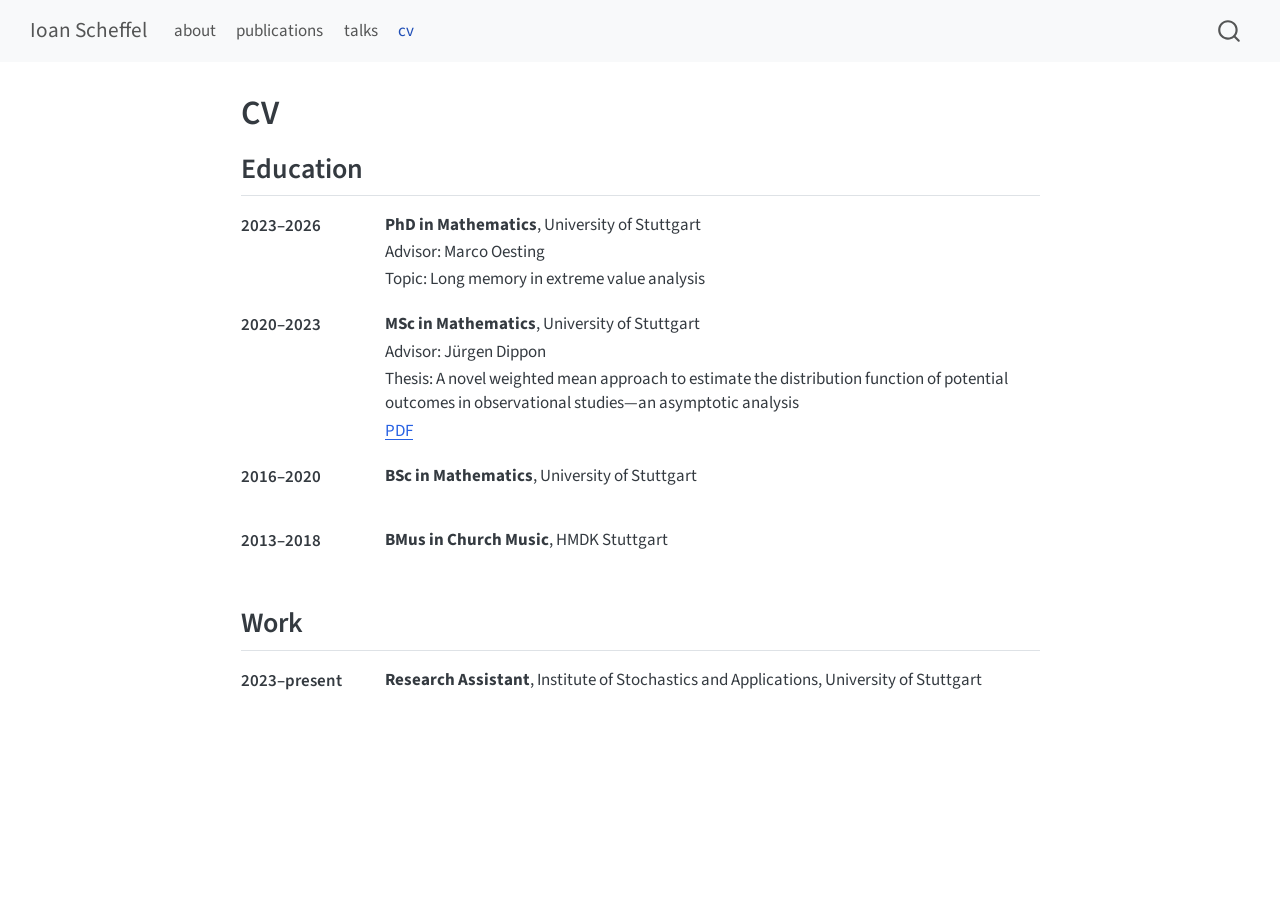
==== docs/cv.html @ da25e732 "Fix stylesheet loading" ====
<!DOCTYPE html>
<html xmlns="http://www.w3.org/1999/xhtml" lang="en" xml:lang="en"><head>

<meta charset="utf-8">
<meta name="generator" content="quarto-1.9.36">

<meta name="viewport" content="width=device-width, initial-scale=1.0, user-scalable=yes">


<title>CV – Ioan Scheffel</title>
<style>
/* Default styles provided by pandoc.
** See https://pandoc.org/MANUAL.html#variables-for-html for config info.
*/
code{white-space: pre-wrap;}
span.smallcaps{font-variant: small-caps;}
div.columns{display: flex; gap: min(4vw, 1.5em);}
div.column{flex: auto; overflow-x: auto;}
div.hanging-indent{margin-left: 1.5em; text-indent: -1.5em;}
ul.task-list{list-style: none;}
ul.task-list li input[type="checkbox"] {
  width: 0.8em;
  margin: 0 0.8em 0.2em -1em; /* quarto-specific, see https://github.com/quarto-dev/quarto-cli/issues/4556 */ 
  vertical-align: middle;
}
</style>


<script src="site_libs/quarto-nav/quarto-nav.js"></script>
<script src="site_libs/quarto-nav/headroom.min.js"></script>
<script src="site_libs/clipboard/clipboard.min.js"></script>
<script src="site_libs/quarto-search/autocomplete.umd.js"></script>
<script src="site_libs/quarto-search/fuse.min.js"></script>
<script src="site_libs/quarto-search/quarto-search.js"></script>
<meta name="quarto:offset" content="./">
<script src="site_libs/quarto-html/quarto.js" type="module"></script>
<script src="site_libs/quarto-html/tabsets/tabsets.js" type="module"></script>
<script src="site_libs/quarto-html/popper.min.js"></script>
<script src="site_libs/quarto-html/tippy.umd.min.js"></script>
<script src="site_libs/quarto-html/anchor.min.js"></script>
<link href="site_libs/quarto-html/tippy.css" rel="stylesheet">
<link href="site_libs/quarto-html/quarto-syntax-highlighting-845c23b38eaddc0f92fda52bfe77a8c8.css" rel="stylesheet" id="quarto-text-highlighting-styles">
<script src="site_libs/bootstrap/bootstrap.min.js"></script>
<link href="site_libs/bootstrap/bootstrap-icons.css" rel="stylesheet">
<link href="site_libs/bootstrap/bootstrap-ce0de0ee2ddf27b103fdc197f90ec8ff.min.css" rel="stylesheet" append-hash="true" id="quarto-bootstrap" data-mode="light">
<script id="quarto-search-options" type="application/json">{
  "location": "navbar",
  "copy-button": false,
  "collapse-after": 3,
  "panel-placement": "end",
  "type": "overlay",
  "limit": 50,
  "keyboard-shortcut": [
    "f",
    "/",
    "s"
  ],
  "show-item-context": false,
  "language": {
    "search-no-results-text": "No results",
    "search-matching-documents-text": "matching documents",
    "search-copy-link-title": "Copy link to search",
    "search-hide-matches-text": "Hide additional matches",
    "search-more-match-text": "more match in this document",
    "search-more-matches-text": "more matches in this document",
    "search-clear-button-title": "Clear",
    "search-text-placeholder": "",
    "search-detached-cancel-button-title": "Cancel",
    "search-submit-button-title": "Submit",
    "search-label": "Search"
  }
}</script>


<link rel="stylesheet" href="styles.css">
</head>

<body class="nav-fixed fullcontent quarto-light">

<div id="quarto-search-results"></div>
  <header id="quarto-header" class="headroom fixed-top">
    <nav class="navbar navbar-expand-lg " data-bs-theme="dark">
      <div class="navbar-container container-fluid">
      <div class="navbar-brand-container mx-auto">
    <a class="navbar-brand" href="./index.html">
    <span class="navbar-title">Ioan Scheffel</span>
    </a>
  </div>
            <div id="quarto-search" class="" title="Search"></div>
          <button class="navbar-toggler" type="button" data-bs-toggle="collapse" data-bs-target="#navbarCollapse" aria-controls="navbarCollapse" role="menu" aria-expanded="false" aria-label="Toggle navigation" onclick="if (window.quartoToggleHeadroom) { window.quartoToggleHeadroom(); }">
  <span class="navbar-toggler-icon"></span>
</button>
          <div class="collapse navbar-collapse" id="navbarCollapse">
            <ul class="navbar-nav navbar-nav-scroll me-auto">
  <li class="nav-item">
    <a class="nav-link" href="./index.html"> 
<span class="menu-text">about</span></a>
  </li>  
  <li class="nav-item">
    <a class="nav-link" href="./publications.html"> 
<span class="menu-text">publications</span></a>
  </li>  
  <li class="nav-item">
    <a class="nav-link" href="./talks.html"> 
<span class="menu-text">talks</span></a>
  </li>  
  <li class="nav-item">
    <a class="nav-link active" href="./cv.html" aria-current="page"> 
<span class="menu-text">cv</span></a>
  </li>  
</ul>
          </div> <!-- /navcollapse -->
            <div class="quarto-navbar-tools">
</div>
      </div> <!-- /container-fluid -->
    </nav>
</header>
<!-- content -->
<div id="quarto-content" class="quarto-container page-columns page-rows-contents page-layout-article page-navbar">
<!-- sidebar -->
<!-- margin-sidebar -->
    
<!-- main -->
<main class="content" id="quarto-document-content">

<header id="title-block-header" class="quarto-title-block default">
<div class="quarto-title">
<h1 class="title">CV</h1>
</div>



<div class="quarto-title-meta">

    
  
    
  </div>
  


</header>


<section id="education" class="level2">
<h2 class="anchored" data-anchor-id="education">Education</h2>
<div class="cv-entry">
<div class="cv-date">
<p>2023–2026</p>
</div>
<div class="cv-main">
<p><strong>PhD in Mathematics</strong>, University of Stuttgart</p>
<p>Advisor: Marco Oesting</p>
<p>Topic: Long memory in extreme value analysis</p>
</div>
</div>
<div class="cv-entry">
<div class="cv-date">
<p>2020–2023</p>
</div>
<div class="cv-main">
<p><strong>MSc in Mathematics</strong>, University of Stuttgart</p>
<p>Advisor: Jürgen Dippon</p>
<p>Thesis: A novel weighted mean approach to estimate the distribution function of potential outcomes in observational studies—an asymptotic analysis</p>
<p><a href="theses/scheffel_msc_2023.pdf" class="cv-btn" target="_blank" rel="noopener noreferrer">PDF</a></p>
</div>
</div>
<div class="cv-entry">
<div class="cv-date">
<p>2016–2020</p>
</div>
<div class="cv-main">
<p><strong>BSc in Mathematics</strong>, University of Stuttgart</p>
</div>
</div>
<div class="cv-entry">
<div class="cv-date">
<p>2013–2018</p>
</div>
<div class="cv-main">
<p><strong>BMus in Church Music</strong>, HMDK Stuttgart</p>
</div>
</div>
</section>
<section id="work" class="level2">
<h2 class="anchored" data-anchor-id="work">Work</h2>
<div class="cv-entry">
<div class="cv-date">
<p>2023–present</p>
</div>
<div class="cv-main">
<p><strong>Research Assistant</strong>, Institute of Stochastics and Applications, University of Stuttgart</p>
</div>
</div>


</section>

</main> <!-- /main -->
<script id="quarto-html-after-body" type="application/javascript">
  window.document.addEventListener("DOMContentLoaded", function (event) {
    const icon = "";
    const anchorJS = new window.AnchorJS();
    anchorJS.options = {
      placement: 'right',
      icon: icon
    };
    anchorJS.add('.anchored');
    const isCodeAnnotation = (el) => {
      for (const clz of el.classList) {
        if (clz.startsWith('code-annotation-')) {                     
          return true;
        }
      }
      return false;
    }
    const onCopySuccess = function(e) {
      // button target
      const button = e.trigger;
      // don't keep focus
      button.blur();
      // flash "checked"
      button.classList.add('code-copy-button-checked');
      var currentTitle = button.getAttribute("title");
      button.setAttribute("title", "Copied!");
      let tooltip;
      if (window.bootstrap) {
        button.setAttribute("data-bs-toggle", "tooltip");
        button.setAttribute("data-bs-placement", "left");
        button.setAttribute("data-bs-title", "Copied!");
        tooltip = new bootstrap.Tooltip(button, 
          { trigger: "manual", 
            customClass: "code-copy-button-tooltip",
            offset: [0, -8]});
        tooltip.show();    
      }
      setTimeout(function() {
        if (tooltip) {
          tooltip.hide();
          button.removeAttribute("data-bs-title");
          button.removeAttribute("data-bs-toggle");
          button.removeAttribute("data-bs-placement");
        }
        button.setAttribute("title", currentTitle);
        button.classList.remove('code-copy-button-checked');
      }, 1000);
      // clear code selection
      e.clearSelection();
    }
    const getTextToCopy = function(trigger) {
      const outerScaffold = trigger.parentElement.cloneNode(true);
      const codeEl = outerScaffold.querySelector('code');
      for (const childEl of codeEl.children) {
        if (isCodeAnnotation(childEl)) {
          childEl.remove();
        }
      }
      return codeEl.innerText;
    }
    const clipboard = new window.ClipboardJS('.code-copy-button:not([data-in-quarto-modal])', {
      text: getTextToCopy
    });
    clipboard.on('success', onCopySuccess);
    if (window.document.getElementById('quarto-embedded-source-code-modal')) {
      const clipboardModal = new window.ClipboardJS('.code-copy-button[data-in-quarto-modal]', {
        text: getTextToCopy,
        container: window.document.getElementById('quarto-embedded-source-code-modal')
      });
      clipboardModal.on('success', onCopySuccess);
    }
      var localhostRegex = new RegExp(/^(?:http|https):\/\/localhost\:?[0-9]*\//);
      var mailtoRegex = new RegExp(/^mailto:/);
        var filterRegex = new RegExp('/' + window.location.host + '/');
      var isInternal = (href) => {
          return filterRegex.test(href) || localhostRegex.test(href) || mailtoRegex.test(href);
      }
      // Inspect non-navigation links and adorn them if external
     var links = window.document.querySelectorAll('a[href]:not(.nav-link):not(.navbar-brand):not(.toc-action):not(.sidebar-link):not(.sidebar-item-toggle):not(.pagination-link):not(.no-external):not([aria-hidden]):not(.dropdown-item):not(.quarto-navigation-tool):not(.about-link)');
      for (var i=0; i<links.length; i++) {
        const link = links[i];
        if (!isInternal(link.href)) {
          // undo the damage that might have been done by quarto-nav.js in the case of
          // links that we want to consider external
          if (link.dataset.originalHref !== undefined) {
            link.href = link.dataset.originalHref;
          }
        }
      }
    function tippyHover(el, contentFn, onTriggerFn, onUntriggerFn) {
      const config = {
        allowHTML: true,
        maxWidth: 500,
        delay: 100,
        arrow: false,
        appendTo: function(el) {
            return el.parentElement;
        },
        interactive: true,
        interactiveBorder: 10,
        theme: 'quarto',
        placement: 'bottom-start',
      };
      if (contentFn) {
        config.content = contentFn;
      }
      if (onTriggerFn) {
        config.onTrigger = onTriggerFn;
      }
      if (onUntriggerFn) {
        config.onUntrigger = onUntriggerFn;
      }
      window.tippy(el, config); 
    }
    const noterefs = window.document.querySelectorAll('a[role="doc-noteref"]');
    for (var i=0; i<noterefs.length; i++) {
      const ref = noterefs[i];
      tippyHover(ref, function() {
        // use id or data attribute instead here
        let href = ref.getAttribute('data-footnote-href') || ref.getAttribute('href');
        try { href = new URL(href).hash; } catch {}
        const id = href.replace(/^#\/?/, "");
        const note = window.document.getElementById(id);
        if (note) {
          return note.innerHTML;
        } else {
          return "";
        }
      });
    }
    const xrefs = window.document.querySelectorAll('a.quarto-xref');
    const processXRef = (id, note) => {
      // Strip column container classes
      const stripColumnClz = (el) => {
        el.classList.remove("page-full", "page-columns");
        if (el.children) {
          for (const child of el.children) {
            stripColumnClz(child);
          }
        }
      }
      stripColumnClz(note)
      if (id === null || id.startsWith('sec-')) {
        // Special case sections, only their first couple elements
        const container = document.createElement("div");
        if (note.children && note.children.length > 2) {
          container.appendChild(note.children[0].cloneNode(true));
          for (let i = 1; i < note.children.length; i++) {
            const child = note.children[i];
            if (child.tagName === "P" && child.innerText === "") {
              continue;
            } else {
              container.appendChild(child.cloneNode(true));
              break;
            }
          }
          if (window.Quarto?.typesetMath) {
            window.Quarto.typesetMath(container);
          }
          return container.innerHTML
        } else {
          if (window.Quarto?.typesetMath) {
            window.Quarto.typesetMath(note);
          }
          return note.innerHTML;
        }
      } else {
        // Remove any anchor links if they are present
        const anchorLink = note.querySelector('a.anchorjs-link');
        if (anchorLink) {
          anchorLink.remove();
        }
        if (window.Quarto?.typesetMath) {
          window.Quarto.typesetMath(note);
        }
        if (note.classList.contains("callout")) {
          return note.outerHTML;
        } else {
          return note.innerHTML;
        }
      }
    }
    for (var i=0; i<xrefs.length; i++) {
      const xref = xrefs[i];
      tippyHover(xref, undefined, function(instance) {
        instance.disable();
        let url = xref.getAttribute('href');
        let hash = undefined; 
        if (url.startsWith('#')) {
          hash = url;
        } else {
          try { hash = new URL(url).hash; } catch {}
        }
        if (hash) {
          const id = hash.replace(/^#\/?/, "");
          const note = window.document.getElementById(id);
          if (note !== null) {
            try {
              const html = processXRef(id, note.cloneNode(true));
              instance.setContent(html);
            } finally {
              instance.enable();
              instance.show();
            }
          } else {
            // See if we can fetch this
            fetch(url.split('#')[0])
            .then(res => res.text())
            .then(html => {
              const parser = new DOMParser();
              const htmlDoc = parser.parseFromString(html, "text/html");
              const note = htmlDoc.getElementById(id);
              if (note !== null) {
                const html = processXRef(id, note);
                instance.setContent(html);
              } 
            }).finally(() => {
              instance.enable();
              instance.show();
            });
          }
        } else {
          // See if we can fetch a full url (with no hash to target)
          // This is a special case and we should probably do some content thinning / targeting
          fetch(url)
          .then(res => res.text())
          .then(html => {
            const parser = new DOMParser();
            const htmlDoc = parser.parseFromString(html, "text/html");
            const note = htmlDoc.querySelector('main.content');
            if (note !== null) {
              // This should only happen for chapter cross references
              // (since there is no id in the URL)
              // remove the first header
              if (note.children.length > 0 && note.children[0].tagName === "HEADER") {
                note.children[0].remove();
              }
              const html = processXRef(null, note);
              instance.setContent(html);
            } 
          }).finally(() => {
            instance.enable();
            instance.show();
          });
        }
      }, function(instance) {
      });
    }
        let selectedAnnoteEl;
        const selectorForAnnotation = ( cell, annotation) => {
          let cellAttr = 'data-code-cell="' + cell + '"';
          let lineAttr = 'data-code-annotation="' +  annotation + '"';
          const selector = 'span[' + cellAttr + '][' + lineAttr + ']';
          return selector;
        }
        const selectCodeLines = (annoteEl) => {
          const doc = window.document;
          const targetCell = annoteEl.getAttribute("data-target-cell");
          const targetAnnotation = annoteEl.getAttribute("data-target-annotation");
          const annoteSpan = window.document.querySelector(selectorForAnnotation(targetCell, targetAnnotation));
          const lines = annoteSpan.getAttribute("data-code-lines").split(",");
          const lineIds = lines.map((line) => {
            return targetCell + "-" + line;
          })
          let top = null;
          let height = null;
          let parent = null;
          if (lineIds.length > 0) {
              //compute the position of the single el (top and bottom and make a div)
              const el = window.document.getElementById(lineIds[0]);
              top = el.offsetTop;
              height = el.offsetHeight;
              parent = el.parentElement.parentElement;
            if (lineIds.length > 1) {
              const lastEl = window.document.getElementById(lineIds[lineIds.length - 1]);
              const bottom = lastEl.offsetTop + lastEl.offsetHeight;
              height = bottom - top;
            }
            if (top !== null && height !== null && parent !== null) {
              // cook up a div (if necessary) and position it 
              let div = window.document.getElementById("code-annotation-line-highlight");
              if (div === null) {
                div = window.document.createElement("div");
                div.setAttribute("id", "code-annotation-line-highlight");
                div.style.position = 'absolute';
                parent.appendChild(div);
              }
              div.style.top = top - 2 + "px";
              div.style.height = height + 4 + "px";
              div.style.left = 0;
              let gutterDiv = window.document.getElementById("code-annotation-line-highlight-gutter");
              if (gutterDiv === null) {
                gutterDiv = window.document.createElement("div");
                gutterDiv.setAttribute("id", "code-annotation-line-highlight-gutter");
                gutterDiv.style.position = 'absolute';
                const codeCell = window.document.getElementById(targetCell);
                const gutter = codeCell.querySelector('.code-annotation-gutter');
                gutter.appendChild(gutterDiv);
              }
              gutterDiv.style.top = top - 2 + "px";
              gutterDiv.style.height = height + 4 + "px";
            }
            selectedAnnoteEl = annoteEl;
          }
        };
        const unselectCodeLines = () => {
          const elementsIds = ["code-annotation-line-highlight", "code-annotation-line-highlight-gutter"];
          elementsIds.forEach((elId) => {
            const div = window.document.getElementById(elId);
            if (div) {
              div.remove();
            }
          });
          selectedAnnoteEl = undefined;
        };
          // Handle positioning of the toggle
      window.addEventListener(
        "resize",
        throttle(() => {
          elRect = undefined;
          if (selectedAnnoteEl) {
            selectCodeLines(selectedAnnoteEl);
          }
        }, 10)
      );
      function throttle(fn, ms) {
      let throttle = false;
      let timer;
        return (...args) => {
          if(!throttle) { // first call gets through
              fn.apply(this, args);
              throttle = true;
          } else { // all the others get throttled
              if(timer) clearTimeout(timer); // cancel #2
              timer = setTimeout(() => {
                fn.apply(this, args);
                timer = throttle = false;
              }, ms);
          }
        };
      }
        // Attach click handler to the DT
        const annoteDls = window.document.querySelectorAll('dt[data-target-cell]');
        for (const annoteDlNode of annoteDls) {
          annoteDlNode.addEventListener('click', (event) => {
            const clickedEl = event.target;
            if (clickedEl !== selectedAnnoteEl) {
              unselectCodeLines();
              const activeEl = window.document.querySelector('dt[data-target-cell].code-annotation-active');
              if (activeEl) {
                activeEl.classList.remove('code-annotation-active');
              }
              selectCodeLines(clickedEl);
              clickedEl.classList.add('code-annotation-active');
            } else {
              // Unselect the line
              unselectCodeLines();
              clickedEl.classList.remove('code-annotation-active');
            }
          });
        }
    const findCites = (el) => {
      const parentEl = el.parentElement;
      if (parentEl) {
        const cites = parentEl.dataset.cites;
        if (cites) {
          return {
            el,
            cites: cites.split(' ')
          };
        } else {
          return findCites(el.parentElement)
        }
      } else {
        return undefined;
      }
    };
    var bibliorefs = window.document.querySelectorAll('a[role="doc-biblioref"]');
    for (var i=0; i<bibliorefs.length; i++) {
      const ref = bibliorefs[i];
      const citeInfo = findCites(ref);
      if (citeInfo) {
        tippyHover(citeInfo.el, function() {
          var popup = window.document.createElement('div');
          citeInfo.cites.forEach(function(cite) {
            var citeDiv = window.document.createElement('div');
            citeDiv.classList.add('hanging-indent');
            citeDiv.classList.add('csl-entry');
            var biblioDiv = window.document.getElementById('ref-' + cite);
            if (biblioDiv) {
              citeDiv.innerHTML = biblioDiv.innerHTML;
            }
            popup.appendChild(citeDiv);
          });
          return popup.innerHTML;
        });
      }
    }
  });
  </script>
</div> <!-- /content -->




</body></html>
---- docs/site_libs/quarto-html/tippy.css ----
.tippy-box[data-animation=fade][data-state=hidden]{opacity:0}[data-tippy-root]{max-width:calc(100vw - 10px)}.tippy-box{position:relative;background-color:#333;color:#fff;border-radius:4px;font-size:14px;line-height:1.4;white-space:normal;outline:0;transition-property:transform,visibility,opacity}.tippy-box[data-placement^=top]>.tippy-arrow{bottom:0}.tippy-box[data-placement^=top]>.tippy-arrow:before{bottom:-7px;left:0;border-width:8px 8px 0;border-top-color:initial;transform-origin:center top}.tippy-box[data-placement^=bottom]>.tippy-arrow{top:0}.tippy-box[data-placement^=bottom]>.tippy-arrow:before{top:-7px;left:0;border-width:0 8px 8px;border-bottom-color:initial;transform-origin:center bottom}.tippy-box[data-placement^=left]>.tippy-arrow{right:0}.tippy-box[data-placement^=left]>.tippy-arrow:before{border-width:8px 0 8px 8px;border-left-color:initial;right:-7px;transform-origin:center left}.tippy-box[data-placement^=right]>.tippy-arrow{left:0}.tippy-box[data-placement^=right]>.tippy-arrow:before{left:-7px;border-width:8px 8px 8px 0;border-right-color:initial;transform-origin:center right}.tippy-box[data-inertia][data-state=visible]{transition-timing-function:cubic-bezier(.54,1.5,.38,1.11)}.tippy-arrow{width:16px;height:16px;color:#333}.tippy-arrow:before{content:"";position:absolute;border-color:transparent;border-style:solid}.tippy-content{position:relative;padding:5px 9px;z-index:1}
---- docs/styles.css ----
body {
  line-height: 1.6;
}

.cv-entry {
  display: grid;
  grid-template-columns: 7rem 1fr;
  column-gap: 1.5rem;
  margin-bottom: 1.2rem;
  align-items: start;
}

.cv-date {
  font-weight: 600;
  white-space: nowrap;
}

.cv-main {
  line-height: 1.45;
}

.cv-main p {
  margin: 0;
}

.cv-main p + p {
  margin-top: 0.15rem;
}

.talks-list {
  margin-top: 1.5rem;
}
.talk-item {
  display: grid;
  grid-template-columns: 8.5rem 1fr;
  column-gap: 1.8rem;
  align-items: start;
  margin-bottom: 2.1rem;
}

.talk-abbr {
  display: inline-block;
  background: #1098ad;
  color: #ffffff;
  font-weight: 700;
  font-size: 0.9rem;
  line-height: 1;
  padding: 0.2rem 0.7rem;
  border-radius: 0.22rem;
  white-space: nowrap;
  text-align: center;
}

.talk-abbr p,
.talk-title p,
.talk-date p,
.talk-links p {
  margin: 0;
}

.talk-title {
  font-size: 1.05rem;
  line-height: 1.45;
  margin: 0 0 0.2rem 0;
}

.talk-date {
  color: #8a8a8a;
  font-size: 0.98rem;
  margin: 0 0 0.7rem 0;
}

.talk-links {
  display: flex;
  gap: 0.6rem;
  flex-wrap: wrap;
}

.talk-btn {
  display: inline-block;
  padding: 0.42rem 1rem;
  border: 1px solid #8c8c8c;
  border-radius: 0.2rem;
  color: inherit;
  text-decoration: none;
  font-size: 0.78rem;
  line-height: 1;
  letter-spacing: 0.04em;
  text-transform: uppercase;
  background: transparent;
}
.pub-list {
  margin-top: 1.2rem;
}

.pub-item {
  display: grid;
  grid-template-columns: 8.5rem 1fr;
  column-gap: 1.8rem;
  align-items: start;
  margin-bottom: 2.2rem;
}

.pub-abbr {
  display: inline-block;
  background: #1098ad;
  color: #ffffff;
  font-weight: 700;
  font-size: 0.9rem;
  line-height: 1;
  padding: 0.2rem 0.9rem;
  border-radius: 0.22rem;
  white-space: nowrap;
  text-align: center;
}

.pub-body {
  min-width: 0;
}

.pub-title {
  font-size: 1.05rem;
  font-weight: 600;
  line-height: 1.45;
  margin: 0 0 0.15rem 0;
}

.pub-authors {
  font-size: 1rem;
  line-height: 1.45;
  margin: 0 0 0.1rem 0;
}

.pub-venue {
  font-size: 1rem;
  line-height: 1.45;
  margin: 0 0 0.7rem 0;
}

.pub-links {
  display: flex;
  gap: 0.6rem;
  flex-wrap: wrap;
}

.pub-btn {
  display: inline-block;
  padding: 0.42rem 1rem;
  border: 1px solid #8c8c8c;
  border-radius: 0.2rem;
  color: inherit;
  text-decoration: none;
  font-size: 0.78rem;
  line-height: 1;
  letter-spacing: 0.04em;
  text-transform: uppercase;
  background: transparent;
}

.pub-btn:hover {
  text-decoration: none;
  border-color: #555;
  color: inherit;
}

.pub-abbr p,
.pub-title p,
.pub-authors p,
.pub-venue p,
.pub-links p {
  margin: 0;
}

@media (max-width: 700px) {
  .pub-item {
    grid-template-columns: 1fr;
    row-gap: 0.6rem;
  }

  .pub-abbr {
    width: fit-content;
    min-width: 0;
  }
}


.v-center-container {
  align-items: center;
}

.profile-photo {
  display: block;
  width: 250px;
  max-width: 100%;
  border-radius: 50%;
  margin-left: auto;
  margin-right: auto;
}
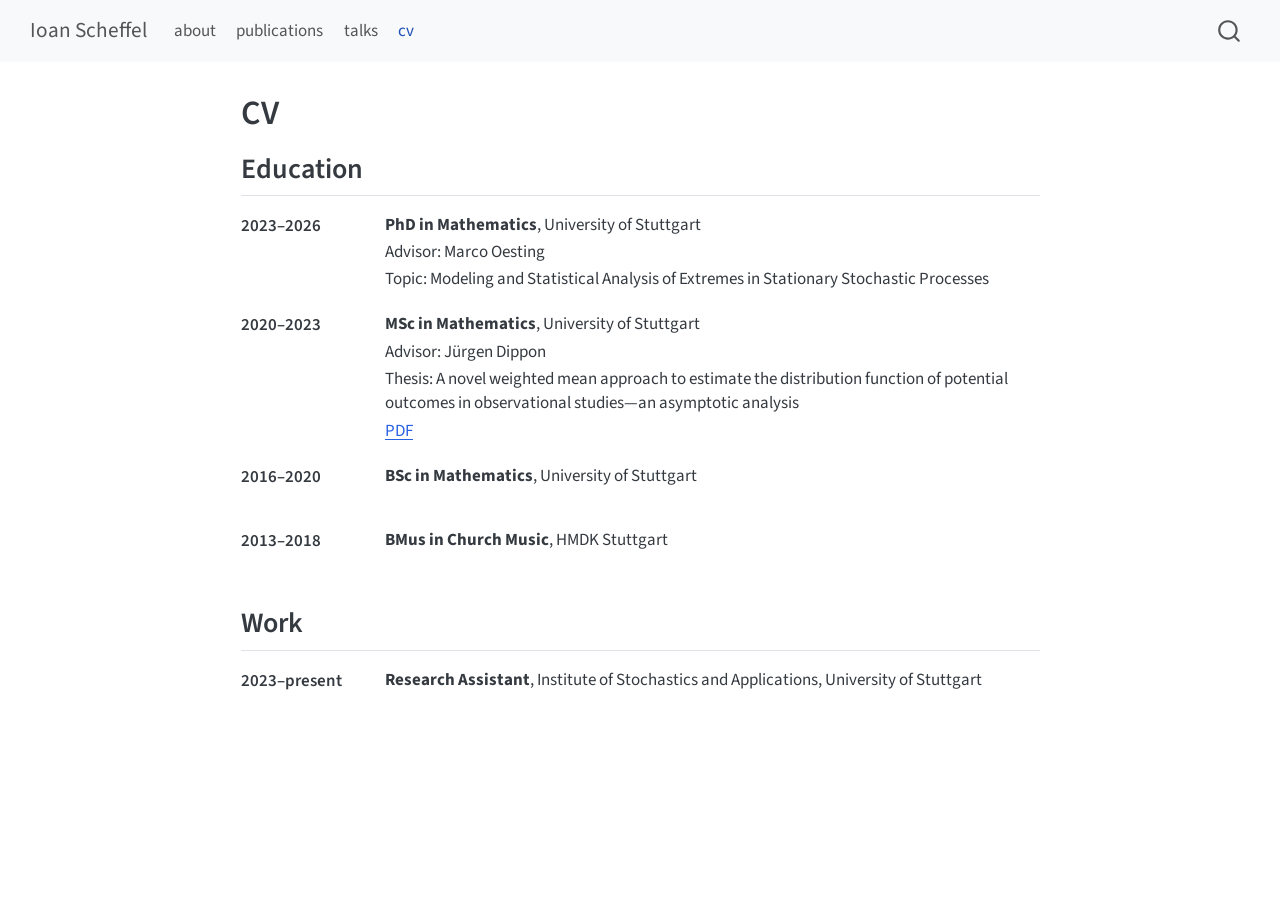
==== commit 298bffe6: "changed topic of dissertation" ====
--- a/docs/cv.html
+++ b/docs/cv.html
@@ -151,7 +151,7 @@
 <div class="cv-main">
 <p><strong>PhD in Mathematics</strong>, University of Stuttgart</p>
 <p>Advisor: Marco Oesting</p>
-<p>Topic: Long memory in extreme value analysis</p>
+<p>Topic: Modeling and Statistical Analysis of Extremes in Stationary Stochastic Processes</p>
 </div>
 </div>
 <div class="cv-entry">
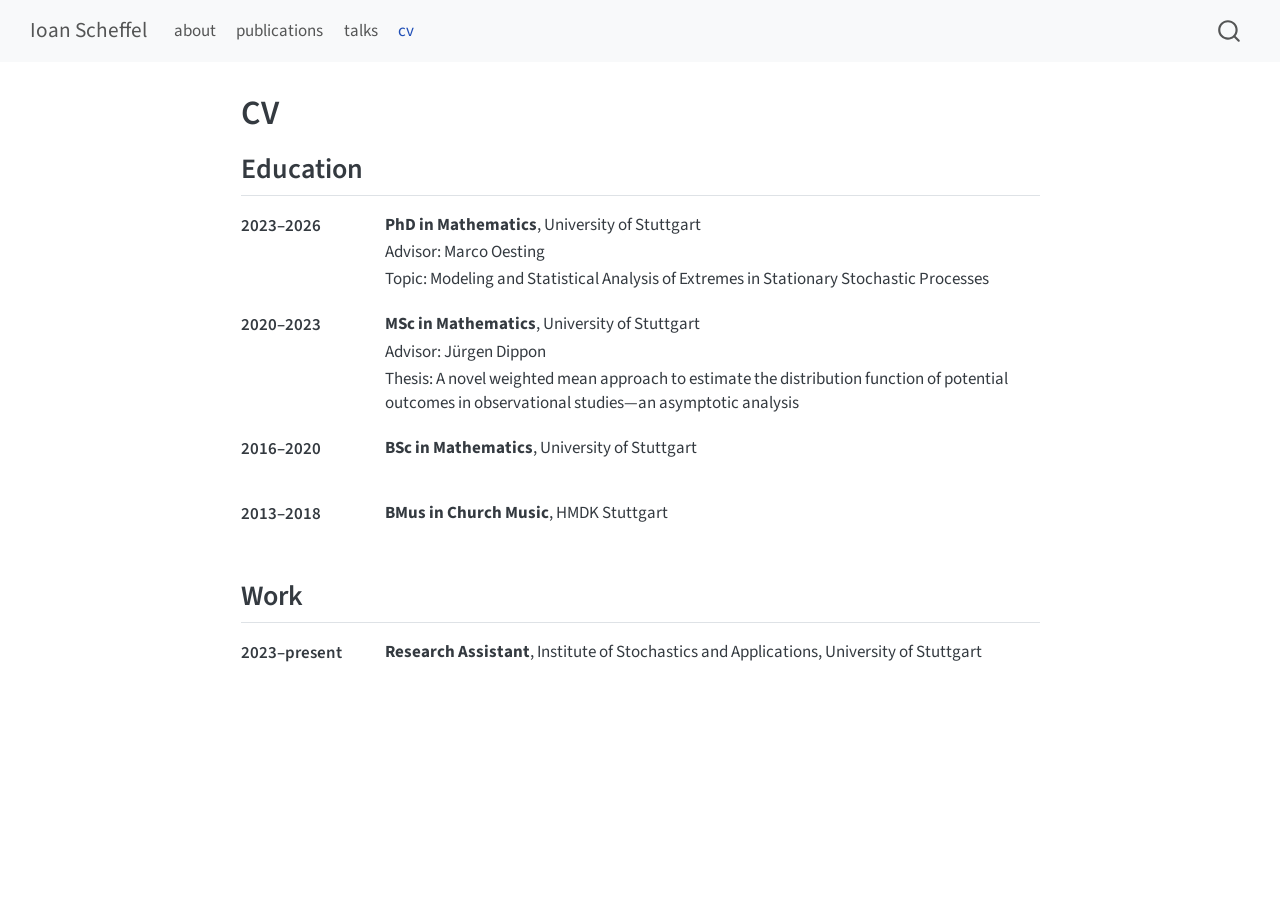
==== commit f547efbf: "Update website" ====
--- a/docs/cv.html
+++ b/docs/cv.html
@@ -2,7 +2,7 @@
 <html xmlns="http://www.w3.org/1999/xhtml" lang="en" xml:lang="en"><head>
 
 <meta charset="utf-8">
-<meta name="generator" content="quarto-1.9.36">
+<meta name="generator" content="quarto-1.9.38">
 
 <meta name="viewport" content="width=device-width, initial-scale=1.0, user-scalable=yes">
 
@@ -39,10 +39,10 @@
 <script src="site_libs/quarto-html/tippy.umd.min.js"></script>
 <script src="site_libs/quarto-html/anchor.min.js"></script>
 <link href="site_libs/quarto-html/tippy.css" rel="stylesheet">
-<link href="site_libs/quarto-html/quarto-syntax-highlighting-845c23b38eaddc0f92fda52bfe77a8c8.css" rel="stylesheet" id="quarto-text-highlighting-styles">
+<link href="site_libs/quarto-html/quarto-syntax-highlighting-15634bcf2e68342d4ad2dfa704d543f6.css" rel="stylesheet" id="quarto-text-highlighting-styles">
 <script src="site_libs/bootstrap/bootstrap.min.js"></script>
 <link href="site_libs/bootstrap/bootstrap-icons.css" rel="stylesheet">
-<link href="site_libs/bootstrap/bootstrap-ce0de0ee2ddf27b103fdc197f90ec8ff.min.css" rel="stylesheet" append-hash="true" id="quarto-bootstrap" data-mode="light">
+<link href="site_libs/bootstrap/bootstrap-cd51d5ca39d6edc4d3b170601dfaa828.min.css" rel="stylesheet" append-hash="true" id="quarto-bootstrap" data-mode="light">
 <script id="quarto-search-options" type="application/json">{
   "location": "navbar",
   "copy-button": false,
@@ -162,7 +162,6 @@
 <p><strong>MSc in Mathematics</strong>, University of Stuttgart</p>
 <p>Advisor: Jürgen Dippon</p>
 <p>Thesis: A novel weighted mean approach to estimate the distribution function of potential outcomes in observational studies—an asymptotic analysis</p>
-<p><a href="theses/scheffel_msc_2023.pdf" class="cv-btn" target="_blank" rel="noopener noreferrer">PDF</a></p>
 </div>
 </div>
 <div class="cv-entry">
--- a/docs/site_libs/quarto-html/quarto-syntax-highlighting-15634bcf2e68342d4ad2dfa704d543f6.css
+++ b/docs/site_libs/quarto-html/quarto-syntax-highlighting-15634bcf2e68342d4ad2dfa704d543f6.css
@@ -0,0 +1,236 @@
+/* quarto syntax highlight colors */
+:root {
+  --quarto-hl-ot-color: #003B4F;
+  --quarto-hl-at-color: #657422;
+  --quarto-hl-ss-color: #20794D;
+  --quarto-hl-an-color: #5E5E5E;
+  --quarto-hl-fu-color: #4758AB;
+  --quarto-hl-st-color: #20794D;
+  --quarto-hl-cf-color: #003B4F;
+  --quarto-hl-op-color: #5E5E5E;
+  --quarto-hl-er-color: #AD0000;
+  --quarto-hl-bn-color: #AD0000;
+  --quarto-hl-al-color: #AD0000;
+  --quarto-hl-va-color: #111111;
+  --quarto-hl-bu-color: inherit;
+  --quarto-hl-ex-color: inherit;
+  --quarto-hl-pp-color: #AD0000;
+  --quarto-hl-in-color: #5E5E5E;
+  --quarto-hl-vs-color: #20794D;
+  --quarto-hl-wa-color: #5E5E5E;
+  --quarto-hl-do-color: #5E5E5E;
+  --quarto-hl-im-color: #00769E;
+  --quarto-hl-ch-color: #20794D;
+  --quarto-hl-dt-color: #AD0000;
+  --quarto-hl-fl-color: #AD0000;
+  --quarto-hl-co-color: #5E5E5E;
+  --quarto-hl-cv-color: #5E5E5E;
+  --quarto-hl-cn-color: #8f5902;
+  --quarto-hl-sc-color: #5E5E5E;
+  --quarto-hl-dv-color: #AD0000;
+  --quarto-hl-kw-color: #003B4F;
+}
+
+/* other quarto variables */
+:root {
+  --quarto-font-monospace: SFMono-Regular, Menlo, Monaco, Consolas, "Liberation Mono", "Courier New", monospace;
+}
+
+/* syntax highlight based on Pandoc's rules */
+pre > code.sourceCode > span {
+  color: #003B4F;
+}
+
+code.sourceCode > span {
+  color: #003B4F;
+}
+
+div.sourceCode,
+div.sourceCode pre.sourceCode {
+  color: #003B4F;
+}
+
+/* Normal */
+code span {
+  color: #003B4F;
+}
+
+/* Alert */
+code span.al {
+  color: #AD0000;
+  font-style: inherit;
+}
+
+/* Annotation */
+code span.an {
+  color: #5E5E5E;
+  font-style: inherit;
+}
+
+/* Attribute */
+code span.at {
+  color: #657422;
+  font-style: inherit;
+}
+
+/* BaseN */
+code span.bn {
+  color: #AD0000;
+  font-style: inherit;
+}
+
+/* BuiltIn */
+code span.bu {
+  font-style: inherit;
+}
+
+/* ControlFlow */
+code span.cf {
+  color: #003B4F;
+  font-weight: bold;
+  font-style: inherit;
+}
+
+/* Char */
+code span.ch {
+  color: #20794D;
+  font-style: inherit;
+}
+
+/* Constant */
+code span.cn {
+  color: #8f5902;
+  font-style: inherit;
+}
+
+/* Comment */
+code span.co {
+  color: #5E5E5E;
+  font-style: inherit;
+}
+
+/* CommentVar */
+code span.cv {
+  color: #5E5E5E;
+  font-style: italic;
+}
+
+/* Documentation */
+code span.do {
+  color: #5E5E5E;
+  font-style: italic;
+}
+
+/* DataType */
+code span.dt {
+  color: #AD0000;
+  font-style: inherit;
+}
+
+/* DecVal */
+code span.dv {
+  color: #AD0000;
+  font-style: inherit;
+}
+
+/* Error */
+code span.er {
+  color: #AD0000;
+  font-style: inherit;
+}
+
+/* Extension */
+code span.ex {
+  font-style: inherit;
+}
+
+/* Float */
+code span.fl {
+  color: #AD0000;
+  font-style: inherit;
+}
+
+/* Function */
+code span.fu {
+  color: #4758AB;
+  font-style: inherit;
+}
+
+/* Import */
+code span.im {
+  color: #00769E;
+  font-style: inherit;
+}
+
+/* Information */
+code span.in {
+  color: #5E5E5E;
+  font-style: inherit;
+}
+
+/* Keyword */
+code span.kw {
+  color: #003B4F;
+  font-weight: bold;
+  font-style: inherit;
+}
+
+/* Operator */
+code span.op {
+  color: #5E5E5E;
+  font-style: inherit;
+}
+
+/* Other */
+code span.ot {
+  color: #003B4F;
+  font-style: inherit;
+}
+
+/* Preprocessor */
+code span.pp {
+  color: #AD0000;
+  font-style: inherit;
+}
+
+/* SpecialChar */
+code span.sc {
+  color: #5E5E5E;
+  font-style: inherit;
+}
+
+/* SpecialString */
+code span.ss {
+  color: #20794D;
+  font-style: inherit;
+}
+
+/* String */
+code span.st {
+  color: #20794D;
+  font-style: inherit;
+}
+
+/* Variable */
+code span.va {
+  color: #111111;
+  font-style: inherit;
+}
+
+/* VerbatimString */
+code span.vs {
+  color: #20794D;
+  font-style: inherit;
+}
+
+/* Warning */
+code span.wa {
+  color: #5E5E5E;
+  font-style: italic;
+}
+
+.prevent-inlining {
+  content: "</";
+}
+
+/*# sourceMappingURL=f23921c56f73e400b49028c9186a1aa0.css.map */
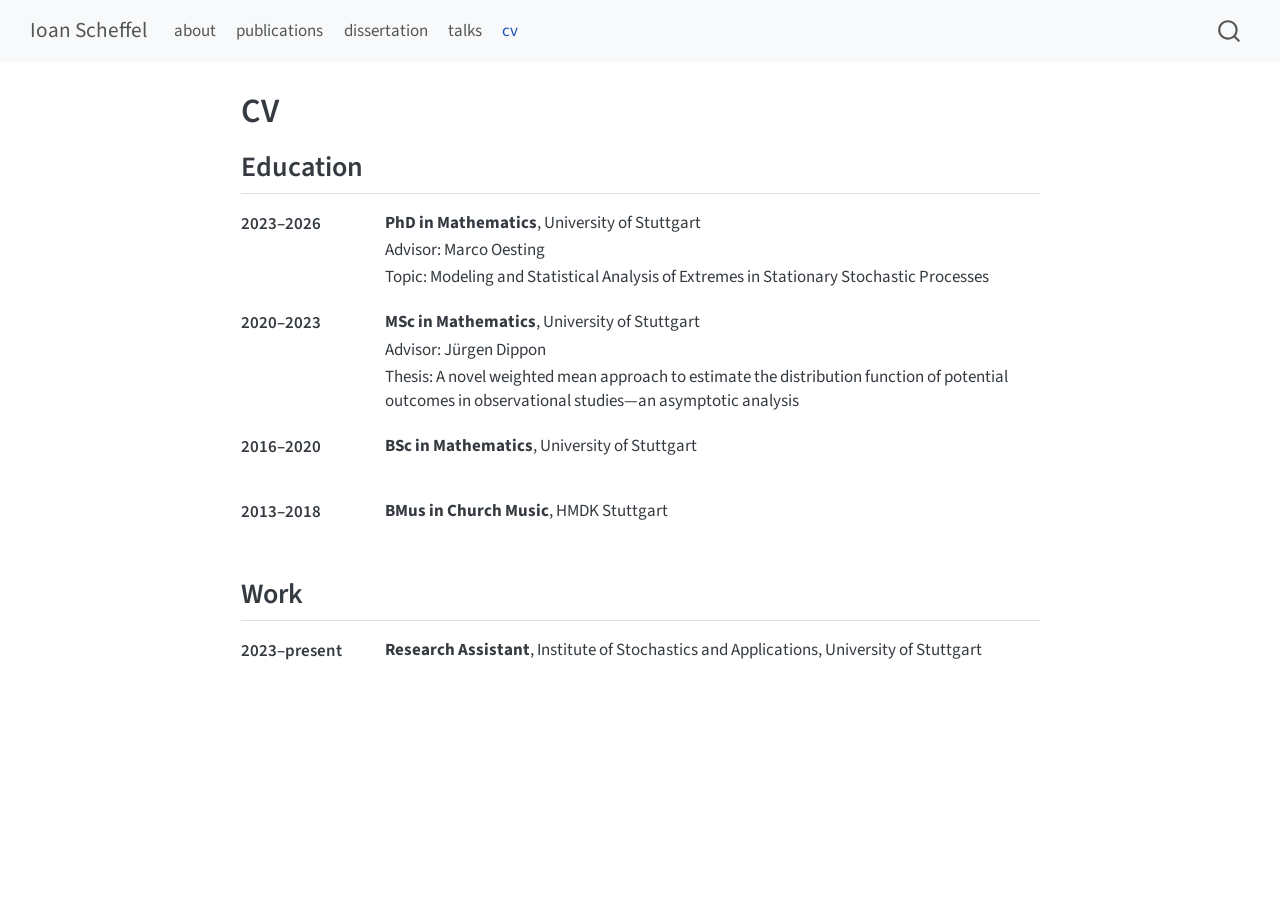
==== commit 5f79cf21: "Add doctoral dissertation" ====
--- a/docs/cv.html
+++ b/docs/cv.html
@@ -2,7 +2,7 @@
 <html xmlns="http://www.w3.org/1999/xhtml" lang="en" xml:lang="en"><head>
 
 <meta charset="utf-8">
-<meta name="generator" content="quarto-1.9.38">
+<meta name="generator" content="quarto-1.10.18">
 
 <meta name="viewport" content="width=device-width, initial-scale=1.0, user-scalable=yes">
 
@@ -12,10 +12,13 @@
 /* Default styles provided by pandoc.
 ** See https://pandoc.org/MANUAL.html#variables-for-html for config info.
 */
-code{white-space: pre-wrap;}
 span.smallcaps{font-variant: small-caps;}
-div.columns{display: flex; gap: min(4vw, 1.5em);}
-div.column{flex: auto; overflow-x: auto;}
+div.columns{display: flex; gap: 1.5em;}
+div.column{flex: auto;}
+@media screen {
+div.columns{gap: min(4vw, 1.5em);}
+div.column{overflow-x: auto;}
+}
 div.hanging-indent{margin-left: 1.5em; text-indent: -1.5em;}
 ul.task-list{list-style: none;}
 ul.task-list li input[type="checkbox"] {
@@ -39,10 +42,10 @@
 <script src="site_libs/quarto-html/tippy.umd.min.js"></script>
 <script src="site_libs/quarto-html/anchor.min.js"></script>
 <link href="site_libs/quarto-html/tippy.css" rel="stylesheet">
-<link href="site_libs/quarto-html/quarto-syntax-highlighting-15634bcf2e68342d4ad2dfa704d543f6.css" rel="stylesheet" id="quarto-text-highlighting-styles">
+<link href="site_libs/quarto-html/quarto-syntax-highlighting-64a204ab8560d761af7679ceaba22944.css" rel="stylesheet" id="quarto-text-highlighting-styles">
 <script src="site_libs/bootstrap/bootstrap.min.js"></script>
 <link href="site_libs/bootstrap/bootstrap-icons.css" rel="stylesheet">
-<link href="site_libs/bootstrap/bootstrap-cd51d5ca39d6edc4d3b170601dfaa828.min.css" rel="stylesheet" append-hash="true" id="quarto-bootstrap" data-mode="light">
+<link href="site_libs/bootstrap/bootstrap-61dcac9acd9b0d2df4007399b82c6173.min.css" rel="stylesheet" append-hash="true" id="quarto-bootstrap" data-mode="light">
 <script id="quarto-search-options" type="application/json">{
   "location": "navbar",
   "copy-button": false,
@@ -99,6 +102,10 @@
   <li class="nav-item">
     <a class="nav-link" href="./publications.html"> 
 <span class="menu-text">publications</span></a>
+  </li>  
+  <li class="nav-item">
+    <a class="nav-link" href="./dissertation.html"> 
+<span class="menu-text">dissertation</span></a>
   </li>  
   <li class="nav-item">
     <a class="nav-link" href="./talks.html"> 
--- a/docs/site_libs/quarto-html/quarto-syntax-highlighting-64a204ab8560d761af7679ceaba22944.css
+++ b/docs/site_libs/quarto-html/quarto-syntax-highlighting-64a204ab8560d761af7679ceaba22944.css
@@ -0,0 +1,236 @@
+/* quarto syntax highlight colors */
+:root {
+  --quarto-hl-ot-color: #003B4F;
+  --quarto-hl-at-color: #657422;
+  --quarto-hl-ss-color: #20794D;
+  --quarto-hl-an-color: #5E5E5E;
+  --quarto-hl-fu-color: #4758AB;
+  --quarto-hl-st-color: #20794D;
+  --quarto-hl-cf-color: #003B4F;
+  --quarto-hl-op-color: #5E5E5E;
+  --quarto-hl-er-color: #AD0000;
+  --quarto-hl-bn-color: #AD0000;
+  --quarto-hl-al-color: #AD0000;
+  --quarto-hl-va-color: #111111;
+  --quarto-hl-bu-color: inherit;
+  --quarto-hl-ex-color: inherit;
+  --quarto-hl-pp-color: #AD0000;
+  --quarto-hl-in-color: #5E5E5E;
+  --quarto-hl-vs-color: #20794D;
+  --quarto-hl-wa-color: #5E5E5E;
+  --quarto-hl-do-color: #5E5E5E;
+  --quarto-hl-im-color: #00769E;
+  --quarto-hl-ch-color: #20794D;
+  --quarto-hl-dt-color: #AD0000;
+  --quarto-hl-fl-color: #AD0000;
+  --quarto-hl-co-color: #5E5E5E;
+  --quarto-hl-cv-color: #5E5E5E;
+  --quarto-hl-cn-color: #8f5902;
+  --quarto-hl-sc-color: #5E5E5E;
+  --quarto-hl-dv-color: #AD0000;
+  --quarto-hl-kw-color: #003B4F;
+}
+
+/* other quarto variables */
+:root {
+  --quarto-font-monospace: SFMono-Regular, Menlo, Monaco, Consolas, "Liberation Mono", "Courier New", monospace;
+}
+
+/* syntax highlight based on Pandoc's rules */
+pre > code.sourceCode > span {
+  color: #003B4F;
+}
+
+code.sourceCode > span {
+  color: #003B4F;
+}
+
+div.sourceCode,
+div.sourceCode pre.sourceCode {
+  color: #003B4F;
+}
+
+/* Normal */
+code span {
+  color: #003B4F;
+}
+
+/* Alert */
+code span.al {
+  color: #AD0000;
+  font-style: inherit;
+}
+
+/* Annotation */
+code span.an {
+  color: #5E5E5E;
+  font-style: inherit;
+}
+
+/* Attribute */
+code span.at {
+  color: #657422;
+  font-style: inherit;
+}
+
+/* BaseN */
+code span.bn {
+  color: #AD0000;
+  font-style: inherit;
+}
+
+/* BuiltIn */
+code span.bu {
+  font-style: inherit;
+}
+
+/* ControlFlow */
+code span.cf {
+  color: #003B4F;
+  font-weight: bold;
+  font-style: inherit;
+}
+
+/* Char */
+code span.ch {
+  color: #20794D;
+  font-style: inherit;
+}
+
+/* Constant */
+code span.cn {
+  color: #8f5902;
+  font-style: inherit;
+}
+
+/* Comment */
+code span.co {
+  color: #5E5E5E;
+  font-style: inherit;
+}
+
+/* CommentVar */
+code span.cv {
+  color: #5E5E5E;
+  font-style: italic;
+}
+
+/* Documentation */
+code span.do {
+  color: #5E5E5E;
+  font-style: italic;
+}
+
+/* DataType */
+code span.dt {
+  color: #AD0000;
+  font-style: inherit;
+}
+
+/* DecVal */
+code span.dv {
+  color: #AD0000;
+  font-style: inherit;
+}
+
+/* Error */
+code span.er {
+  color: #AD0000;
+  font-style: inherit;
+}
+
+/* Extension */
+code span.ex {
+  font-style: inherit;
+}
+
+/* Float */
+code span.fl {
+  color: #AD0000;
+  font-style: inherit;
+}
+
+/* Function */
+code span.fu {
+  color: #4758AB;
+  font-style: inherit;
+}
+
+/* Import */
+code span.im {
+  color: #00769E;
+  font-style: inherit;
+}
+
+/* Information */
+code span.in {
+  color: #5E5E5E;
+  font-style: inherit;
+}
+
+/* Keyword */
+code span.kw {
+  color: #003B4F;
+  font-weight: bold;
+  font-style: inherit;
+}
+
+/* Operator */
+code span.op {
+  color: #5E5E5E;
+  font-style: inherit;
+}
+
+/* Other */
+code span.ot {
+  color: #003B4F;
+  font-style: inherit;
+}
+
+/* Preprocessor */
+code span.pp {
+  color: #AD0000;
+  font-style: inherit;
+}
+
+/* SpecialChar */
+code span.sc {
+  color: #5E5E5E;
+  font-style: inherit;
+}
+
+/* SpecialString */
+code span.ss {
+  color: #20794D;
+  font-style: inherit;
+}
+
+/* String */
+code span.st {
+  color: #20794D;
+  font-style: inherit;
+}
+
+/* Variable */
+code span.va {
+  color: #111111;
+  font-style: inherit;
+}
+
+/* VerbatimString */
+code span.vs {
+  color: #20794D;
+  font-style: inherit;
+}
+
+/* Warning */
+code span.wa {
+  color: #5E5E5E;
+  font-style: italic;
+}
+
+.prevent-inlining {
+  content: "</";
+}
+
+/*# sourceMappingURL=9d8d5bb603a83b8298b89080a598c93b.css.map */
--- a/docs/styles.css
+++ b/docs/styles.css
@@ -196,3 +196,62 @@
   margin-left: auto;
   margin-right: auto;
 }
+
+.dissertation-announcement,
+.dissertation-page {
+  border-left: 0.3rem solid #1098ad;
+  background: #f2f9fa;
+  padding: 1.25rem 1.4rem;
+  margin: 1.8rem 0;
+  border-radius: 0.25rem;
+}
+
+.dissertation-announcement h3,
+.dissertation-page h2 {
+  margin-top: 0.35rem;
+  line-height: 1.35;
+}
+
+.dissertation-kicker {
+  color: #087f8c;
+  font-size: 0.78rem;
+  font-weight: 700;
+  letter-spacing: 0.08em;
+  text-transform: uppercase;
+}
+
+.dissertation-kicker p {
+  margin: 0;
+}
+
+.dissertation-btn {
+  display: inline-block;
+  padding: 0.55rem 1rem;
+  margin: 0.35rem 0.45rem 0.15rem 0;
+  border: 1px solid #1098ad;
+  border-radius: 0.2rem;
+  color: #087f8c;
+  font-size: 0.82rem;
+  font-weight: 600;
+  letter-spacing: 0.025em;
+  text-decoration: none;
+}
+
+.dissertation-btn-primary,
+.dissertation-btn:hover {
+  background: #1098ad;
+  color: #fff;
+  text-decoration: none;
+}
+
+.dissertation-btn-primary:hover {
+  background: #087f8c;
+  border-color: #087f8c;
+  color: #fff;
+}
+
+@media (max-width: 700px) {
+  .dissertation-announcement {
+    margin-top: 1.4rem;
+  }
+}
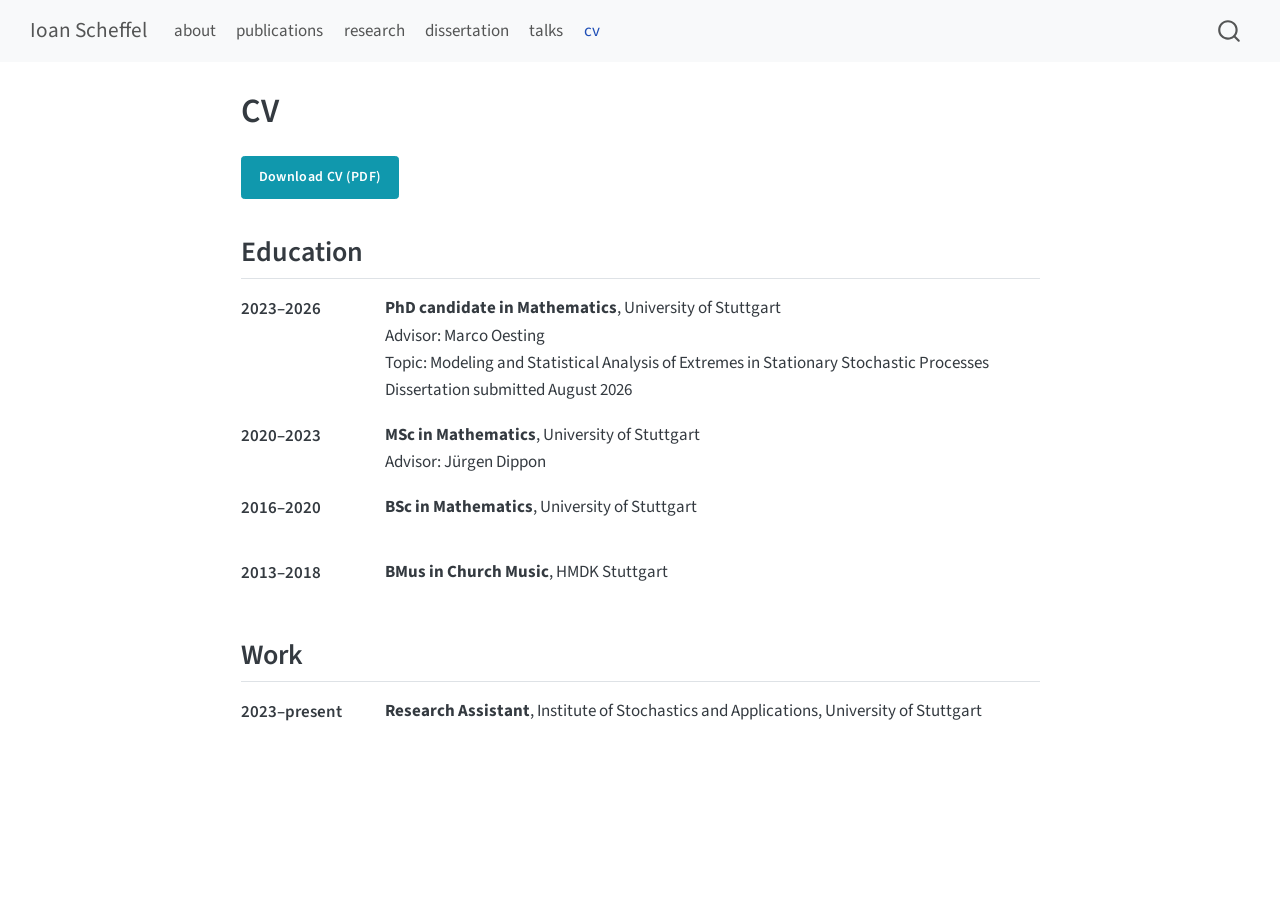
==== commit 5669b59f: "nrd" ====
--- a/docs/cv.html
+++ b/docs/cv.html
@@ -36,6 +36,7 @@
 <script src="site_libs/quarto-search/fuse.min.js"></script>
 <script src="site_libs/quarto-search/quarto-search.js"></script>
 <meta name="quarto:offset" content="./">
+<link href="./favicon.svg" rel="icon" type="image/svg+xml">
 <script src="site_libs/quarto-html/quarto.js" type="module"></script>
 <script src="site_libs/quarto-html/tabsets/tabsets.js" type="module"></script>
 <script src="site_libs/quarto-html/popper.min.js"></script>
@@ -76,6 +77,14 @@
 
 
 <link rel="stylesheet" href="styles.css">
+<meta property="og:title" content="CV – Ioan Scheffel">
+<meta property="og:description" content="Ioan Scheffel — researcher in extreme value theory, stochastic processes, time series, and asymptotic statistics.">
+<meta property="og:image" content="https://scheffin.github.io/photo_square.jpg">
+<meta property="og:site_name" content="Ioan Scheffel">
+<meta name="twitter:title" content="CV – Ioan Scheffel">
+<meta name="twitter:description" content="Ioan Scheffel — researcher in extreme value theory, stochastic processes, time series, and asymptotic statistics.">
+<meta name="twitter:image" content="https://scheffin.github.io/photo_square.jpg">
+<meta name="twitter:card" content="summary_large_image">
 </head>
 
 <body class="nav-fixed fullcontent quarto-light">
@@ -104,6 +113,10 @@
 <span class="menu-text">publications</span></a>
   </li>  
   <li class="nav-item">
+    <a class="nav-link" href="./research.html"> 
+<span class="menu-text">research</span></a>
+  </li>  
+  <li class="nav-item">
     <a class="nav-link" href="./dissertation.html"> 
 <span class="menu-text">dissertation</span></a>
   </li>  
@@ -149,6 +162,7 @@
 </header>
 
 
+<p><a href="cv.pdf" class="dissertation-btn dissertation-btn-primary" download="Ioan_Scheffel_CV.pdf">Download CV (PDF)</a></p>
 <section id="education" class="level2">
 <h2 class="anchored" data-anchor-id="education">Education</h2>
 <div class="cv-entry">
@@ -156,9 +170,10 @@
 <p>2023–2026</p>
 </div>
 <div class="cv-main">
-<p><strong>PhD in Mathematics</strong>, University of Stuttgart</p>
+<p><strong>PhD candidate in Mathematics</strong>, University of Stuttgart</p>
 <p>Advisor: Marco Oesting</p>
 <p>Topic: Modeling and Statistical Analysis of Extremes in Stationary Stochastic Processes</p>
+<p>Dissertation submitted August 2026</p>
 </div>
 </div>
 <div class="cv-entry">
@@ -168,7 +183,6 @@
 <div class="cv-main">
 <p><strong>MSc in Mathematics</strong>, University of Stuttgart</p>
 <p>Advisor: Jürgen Dippon</p>
-<p>Thesis: A novel weighted mean approach to estimate the distribution function of potential outcomes in observational studies—an asymptotic analysis</p>
 </div>
 </div>
 <div class="cv-entry">
@@ -276,7 +290,7 @@
     }
       var localhostRegex = new RegExp(/^(?:http|https):\/\/localhost\:?[0-9]*\//);
       var mailtoRegex = new RegExp(/^mailto:/);
-        var filterRegex = new RegExp('/' + window.location.host + '/');
+        var filterRegex = new RegExp("https:\/\/scheffin\.github\.io");
       var isInternal = (href) => {
           return filterRegex.test(href) || localhostRegex.test(href) || mailtoRegex.test(href);
       }
--- a/docs/styles.css
+++ b/docs/styles.css
@@ -53,6 +53,7 @@
 
 .talk-abbr p,
 .talk-title p,
+.talk-event p,
 .talk-date p,
 .talk-links p {
   margin: 0;
@@ -60,8 +61,15 @@
 
 .talk-title {
   font-size: 1.05rem;
+  font-weight: 600;
   line-height: 1.45;
   margin: 0 0 0.2rem 0;
+}
+
+.talk-event {
+  font-size: 0.98rem;
+  line-height: 1.4;
+  margin: 0 0 0.1rem 0;
 }
 
 .talk-date {
@@ -141,6 +149,7 @@
   display: flex;
   gap: 0.6rem;
   flex-wrap: wrap;
+  align-items: flex-start;
 }
 
 .pub-btn {
@@ -161,6 +170,29 @@
   text-decoration: none;
   border-color: #555;
   color: inherit;
+}
+
+.bibtex-details {
+  margin: 0;
+}
+
+.bibtex-details > summary {
+  cursor: pointer;
+  list-style: none;
+  width: fit-content;
+}
+
+.bibtex-details > summary::-webkit-details-marker {
+  display: none;
+}
+
+.bibtex-details[open] > summary {
+  border-color: #1098ad;
+  color: #087f8c;
+}
+
+.bibtex-details .sourceCode {
+  margin: 0.75rem 0 0;
 }
 
 .pub-abbr p,
@@ -197,6 +229,13 @@
   margin-right: auto;
 }
 
+.profile-link {
+  display: inline-block;
+  margin: 0.25rem 0.65rem 0.15rem 0;
+  font-size: 0.92rem;
+  font-weight: 600;
+}
+
 .dissertation-announcement,
 .dissertation-page {
   border-left: 0.3rem solid #1098ad;
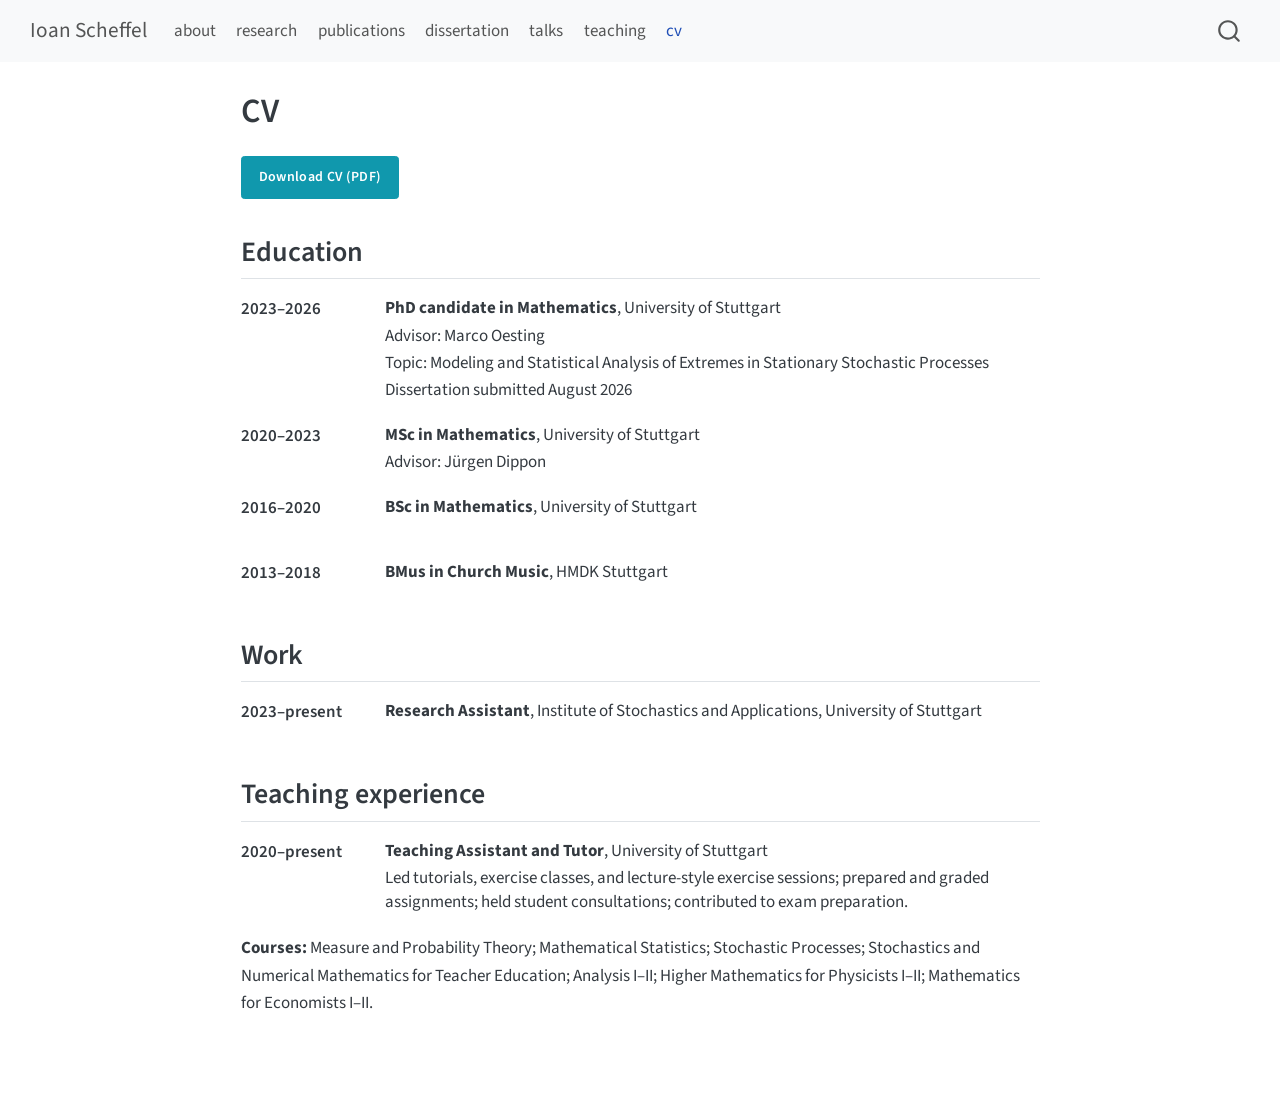
==== commit 69de37ae: "Update research and teaching pages" ====
--- a/docs/cv.html
+++ b/docs/cv.html
@@ -109,12 +109,12 @@
 <span class="menu-text">about</span></a>
   </li>  
   <li class="nav-item">
+    <a class="nav-link" href="./research.html"> 
+<span class="menu-text">research</span></a>
+  </li>  
+  <li class="nav-item">
     <a class="nav-link" href="./publications.html"> 
 <span class="menu-text">publications</span></a>
-  </li>  
-  <li class="nav-item">
-    <a class="nav-link" href="./research.html"> 
-<span class="menu-text">research</span></a>
   </li>  
   <li class="nav-item">
     <a class="nav-link" href="./dissertation.html"> 
@@ -125,6 +125,10 @@
 <span class="menu-text">talks</span></a>
   </li>  
   <li class="nav-item">
+    <a class="nav-link" href="./teaching.html"> 
+<span class="menu-text">teaching</span></a>
+  </li>  
+  <li class="nav-item">
     <a class="nav-link active" href="./cv.html" aria-current="page"> 
 <span class="menu-text">cv</span></a>
   </li>  
@@ -212,6 +216,19 @@
 <p><strong>Research Assistant</strong>, Institute of Stochastics and Applications, University of Stuttgart</p>
 </div>
 </div>
+</section>
+<section id="teaching-experience" class="level2">
+<h2 class="anchored" data-anchor-id="teaching-experience">Teaching experience</h2>
+<div class="cv-entry">
+<div class="cv-date">
+<p>2020–present</p>
+</div>
+<div class="cv-main">
+<p><strong>Teaching Assistant and Tutor</strong>, University of Stuttgart</p>
+<p>Led tutorials, exercise classes, and lecture-style exercise sessions; prepared and graded assignments; held student consultations; contributed to exam preparation.</p>
+</div>
+</div>
+<p><strong>Courses:</strong> Measure and Probability Theory; Mathematical Statistics; Stochastic Processes; Stochastics and Numerical Mathematics for Teacher Education; Analysis I–II; Higher Mathematics for Physicists I–II; Mathematics for Economists I–II.</p>
 
 
 </section>
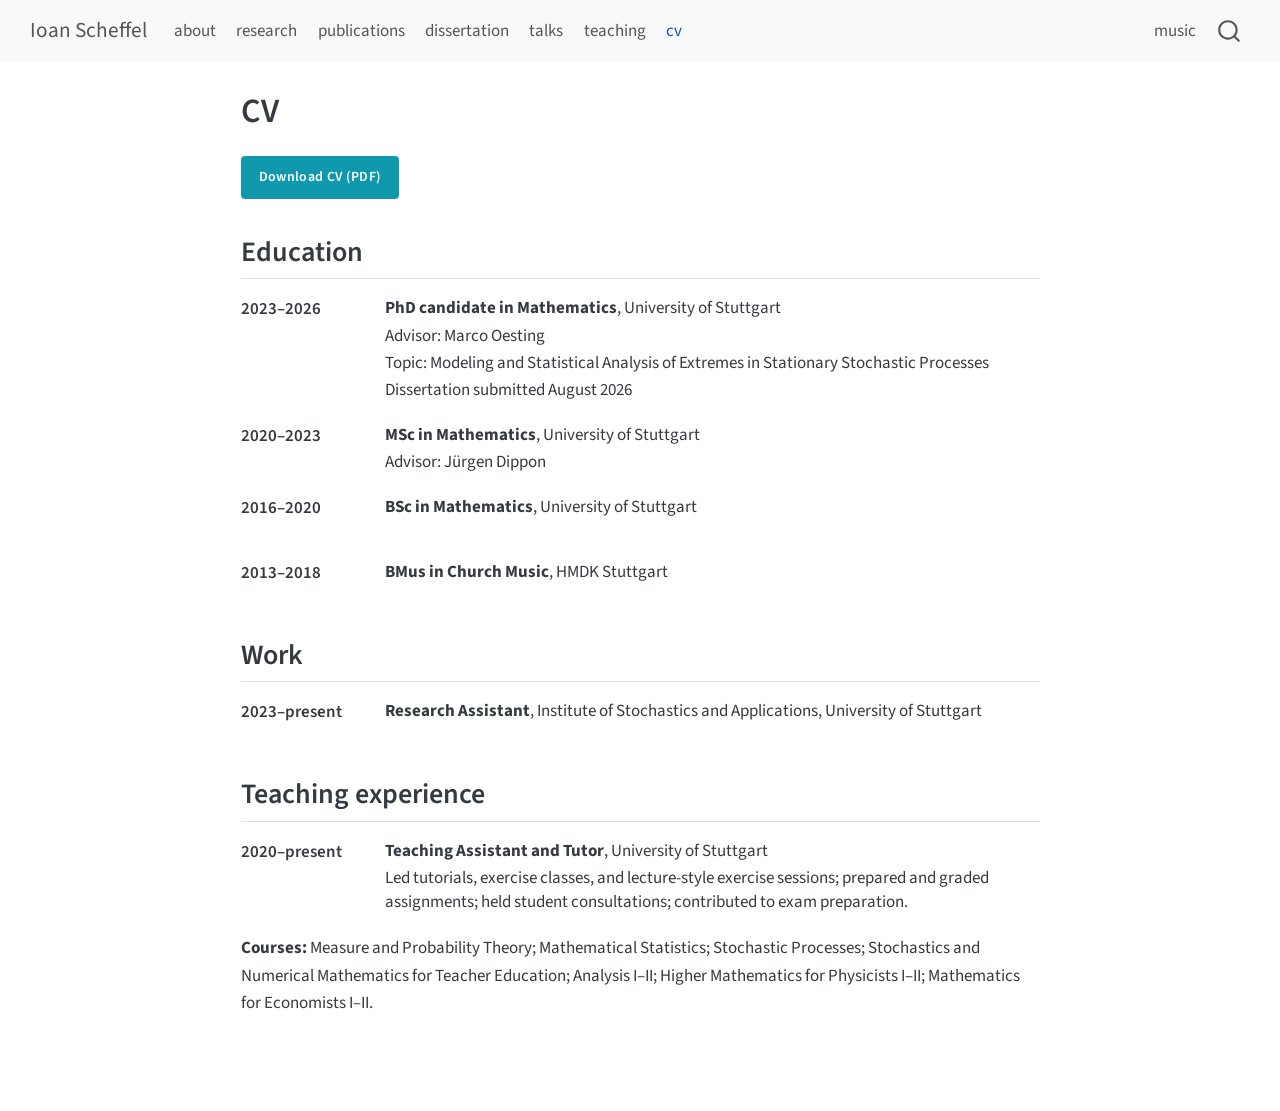
==== commit 9635be9d: "added the nokia fuge" ====
--- a/docs/cv.html
+++ b/docs/cv.html
@@ -131,6 +131,12 @@
   <li class="nav-item">
     <a class="nav-link active" href="./cv.html" aria-current="page"> 
 <span class="menu-text">cv</span></a>
+  </li>  
+</ul>
+            <ul class="navbar-nav navbar-nav-scroll ms-auto">
+  <li class="nav-item">
+    <a class="nav-link" href="./music.html"> 
+<span class="menu-text">music</span></a>
   </li>  
 </ul>
           </div> <!-- /navcollapse -->
--- a/docs/styles.css
+++ b/docs/styles.css
@@ -294,3 +294,47 @@
     margin-top: 1.4rem;
   }
 }
+
+.music-intro {
+  max-width: 48rem;
+  margin-bottom: 1.6rem;
+}
+
+.music-intro h2 {
+  margin: 0.35rem 0 0.45rem;
+  line-height: 1.3;
+}
+
+.music-kicker {
+  color: #087f8c;
+  font-size: 0.78rem;
+  font-weight: 700;
+  letter-spacing: 0.08em;
+  text-transform: uppercase;
+}
+
+.music-kicker p {
+  margin: 0;
+}
+
+.score-preview {
+  overflow: hidden;
+  border: 1px solid #d9d9d9;
+  border-radius: 0.25rem;
+  background: #f5f5f5;
+}
+
+.score-preview iframe {
+  display: block;
+  width: 100%;
+  height: min(78vh, 54rem);
+  min-height: 38rem;
+  border: 0;
+}
+
+@media (max-width: 700px) {
+  .score-preview iframe {
+    height: 70vh;
+    min-height: 30rem;
+  }
+}
